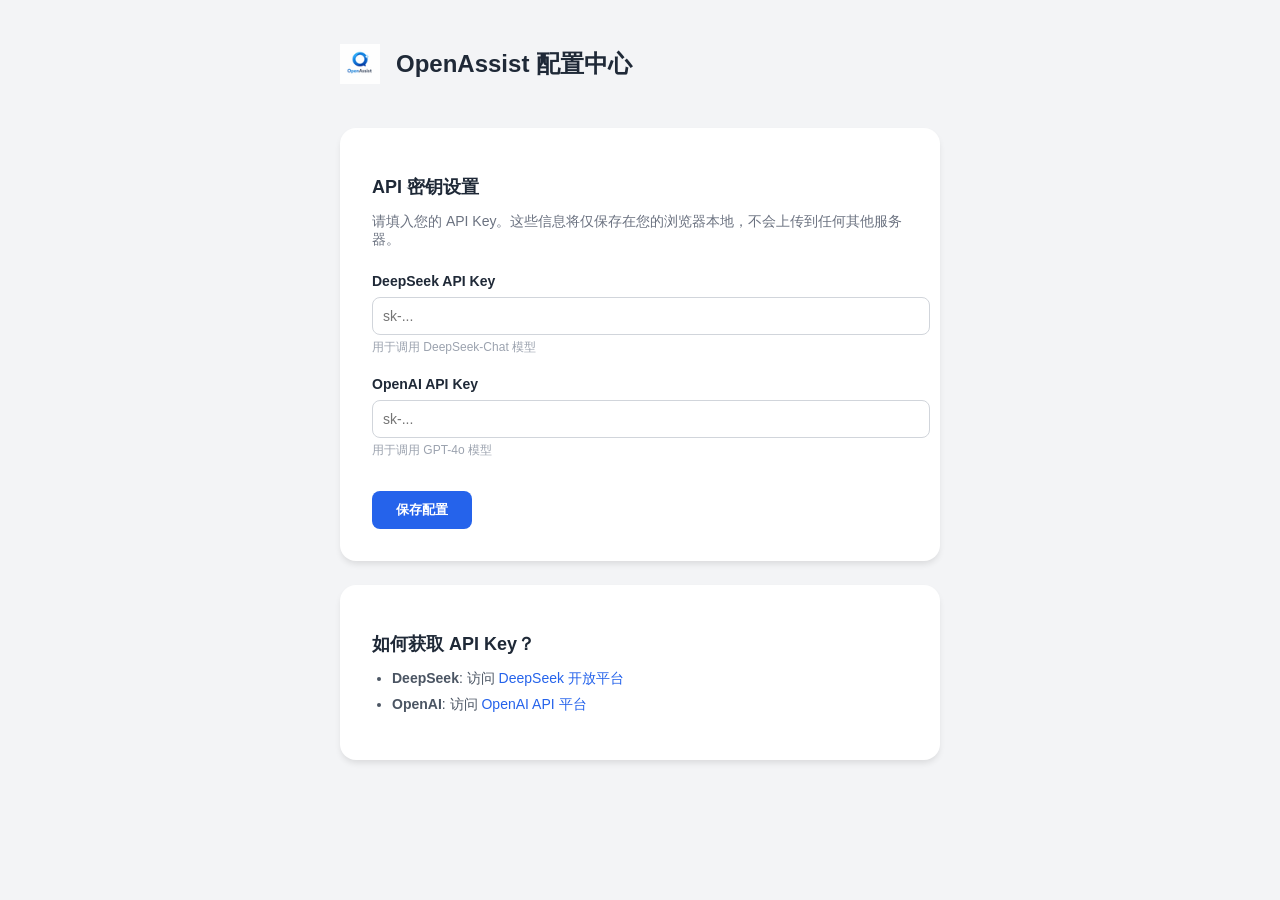
==== options/index.html @ 9ce9bc4d "test" ====
<!DOCTYPE html>
<html lang="zh-CN">
<head>
  <meta charset="UTF-8">
  <meta name="viewport" content="width=device-width, initial-scale=1.0">
  <title>OpenAssist 配置</title>
  <link rel="stylesheet" href="style.css">
</head>
<body>
  <div class="container">
    <header>
      <img src="../icons/icon48.png" alt="Logo" class="logo">
      <h1>OpenAssist 配置中心</h1>
    </header>
    
    <main>
      <section class="card">
        <h2>API 密钥设置</h2>
        <p class="description">请填入您的 API Key。这些信息将仅保存在您的浏览器本地，不会上传到任何其他服务器。</p>
        
        <div class="form-group">
          <label for="deepseek-key">DeepSeek API Key</label>
          <input type="password" id="deepseek-key" placeholder="sk-...">
          <small>用于调用 DeepSeek-Chat 模型</small>
        </div>

        <div class="form-group">
          <label for="openai-key">OpenAI API Key</label>
          <input type="password" id="openai-key" placeholder="sk-...">
          <small>用于调用 GPT-4o 模型</small>
        </div>

        <div class="actions">
          <button id="save-btn" class="primary-btn">保存配置</button>
          <span id="status" class="status-msg"></span>
        </div>
      </section>

      <section class="card help">
        <h2>如何获取 API Key？</h2>
        <ul>
          <li><strong>DeepSeek</strong>: 访问 <a href="https://platform.deepseek.com/" target="_blank">DeepSeek 开放平台</a></li>
          <li><strong>OpenAI</strong>: 访问 <a href="https://platform.openai.com/" target="_blank">OpenAI API 平台</a></li>
        </ul>
      </section>
    </main>
  </div>
  <script src="script.js"></script>
</body>
</html>
---- options/style.css ----
body {
  font-family: -apple-system, BlinkMacSystemFont, "Segoe UI", Roboto, Helvetica, Arial, sans-serif;
  background-color: #f3f4f6;
  color: #1f2937;
  margin: 0;
  display: flex;
  justify-content: center;
  padding: 2rem;
}

.container {
  width: 100%;
  max-width: 600px;
}

header {
  display: flex;
  align-items: center;
  gap: 1rem;
  margin-bottom: 2rem;
}

header h1 {
  font-size: 1.5rem;
  font-weight: 700;
}

.logo {
  width: 40px;
  height: 40px;
}

.card {
  background: white;
  padding: 2rem;
  border-radius: 1rem;
  box-shadow: 0 4px 6px -1px rgba(0, 0, 0, 0.1);
  margin-bottom: 1.5rem;
}

h2 {
  font-size: 1.125rem;
  margin-bottom: 0.5rem;
}

.description {
  color: #6b7280;
  font-size: 0.875rem;
  margin-bottom: 1.5rem;
}

.form-group {
  margin-bottom: 1.25rem;
}

label {
  display: block;
  font-size: 0.875rem;
  font-weight: 600;
  margin-bottom: 0.5rem;
}

input {
  width: 100%;
  padding: 0.625rem;
  border: 1px solid #d1d5db;
  border-radius: 0.5rem;
  font-size: 0.875rem;
  outline: none;
}

input:focus {
  border-color: #2563eb;
  ring: 2px rgba(37, 99, 235, 0.2);
}

small {
  display: block;
  color: #9ca3af;
  font-size: 0.75rem;
  margin-top: 0.25rem;
}

.actions {
  display: flex;
  align-items: center;
  gap: 1rem;
  margin-top: 2rem;
}

.primary-btn {
  background-color: #2563eb;
  color: white;
  border: none;
  padding: 0.625rem 1.5rem;
  border-radius: 0.5rem;
  font-weight: 600;
  cursor: pointer;
}

.primary-btn:hover {
  background-color: #1d4ed8;
}

.status-msg {
  font-size: 0.875rem;
  color: #059669;
}

.help ul {
  padding-left: 1.25rem;
  font-size: 0.875rem;
  color: #4b5563;
}

.help li {
  margin-bottom: 0.5rem;
}

a {
  color: #2563eb;
  text-decoration: none;
}

a:hover {
  text-decoration: underline;
}
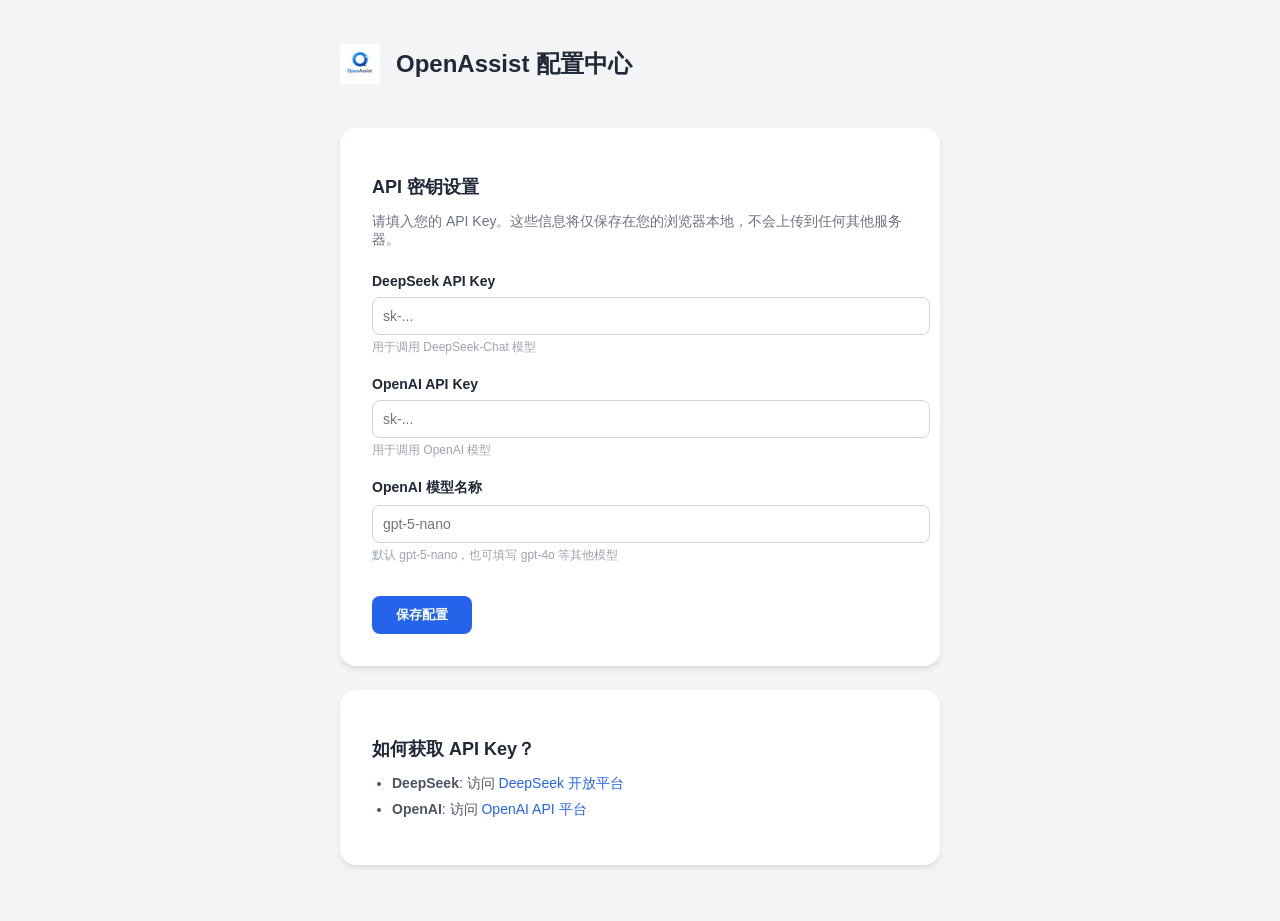
==== commit 3633a32d: "first commit" ====
--- a/options/index.html
+++ b/options/index.html
@@ -27,7 +27,13 @@
         <div class="form-group">
           <label for="openai-key">OpenAI API Key</label>
           <input type="password" id="openai-key" placeholder="sk-...">
-          <small>用于调用 GPT-4o 模型</small>
+          <small>用于调用 OpenAI 模型</small>
+        </div>
+
+        <div class="form-group">
+          <label for="openai-model">OpenAI 模型名称</label>
+          <input type="text" id="openai-model" placeholder="gpt-5-nano">
+          <small>默认 gpt-5-nano，也可填写 gpt-4o 等其他模型</small>
         </div>
 
         <div class="actions">
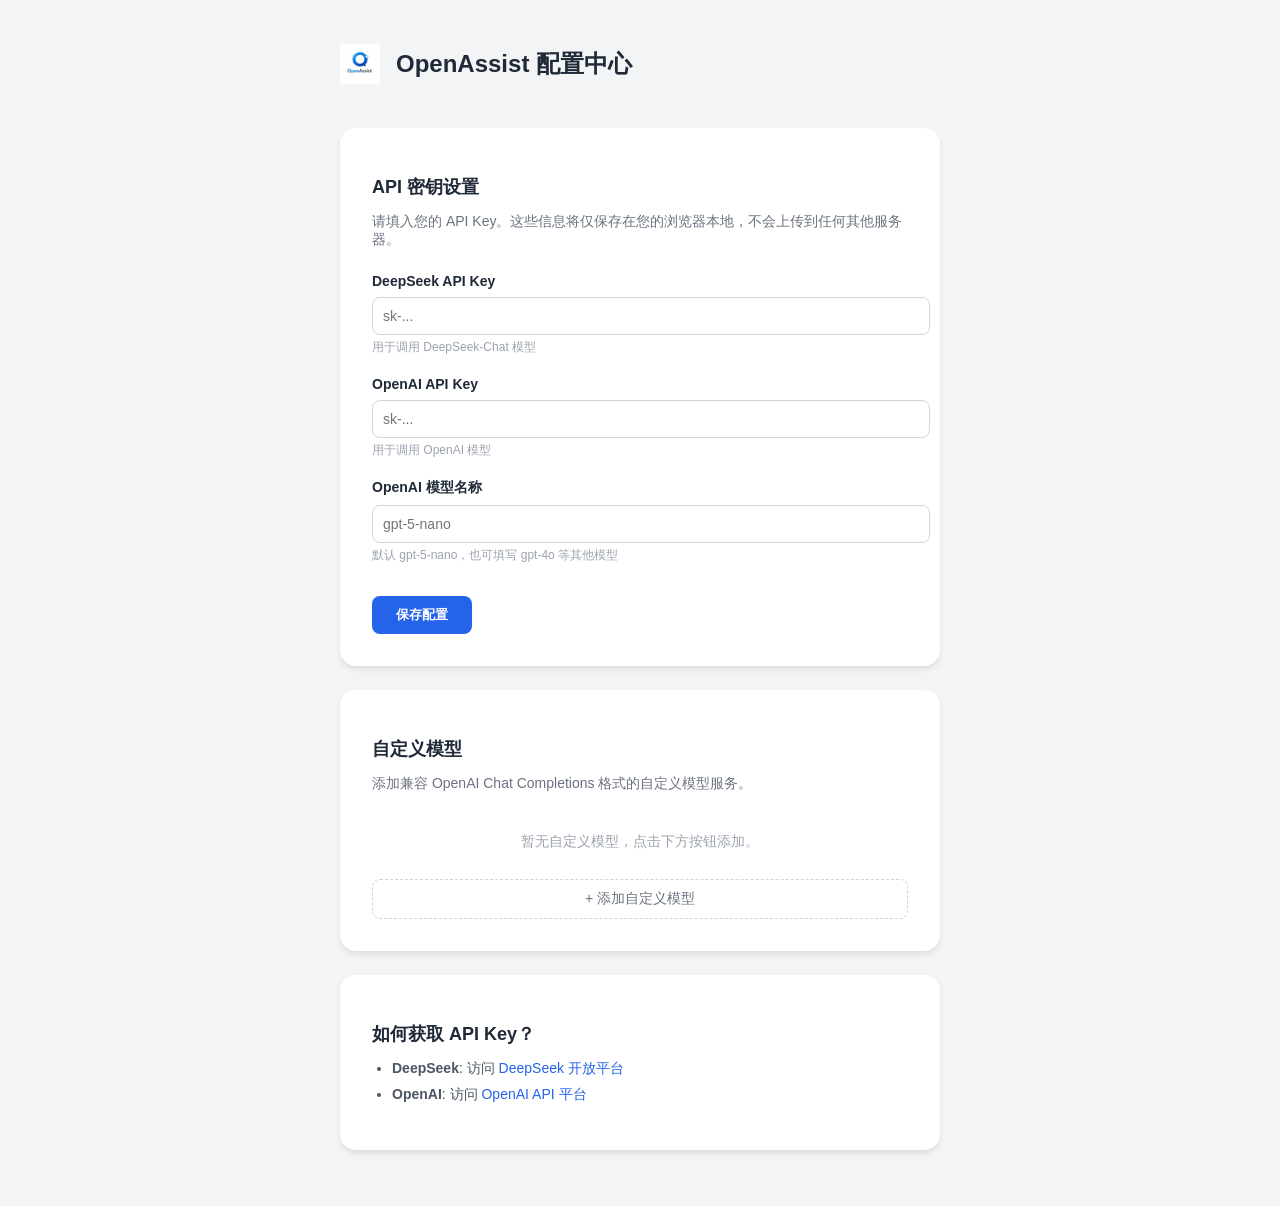
==== commit 34130702: "git" ====
--- a/options/index.html
+++ b/options/index.html
@@ -42,6 +42,39 @@
         </div>
       </section>
 
+      <section class="card">
+        <h2>自定义模型</h2>
+        <p class="description">添加兼容 OpenAI Chat Completions 格式的自定义模型服务。</p>
+
+        <div id="custom-model-list"></div>
+        <div id="custom-model-empty" class="empty-state">暂无自定义模型，点击下方按钮添加。</div>
+
+        <div id="custom-model-form" class="custom-model-form hidden">
+          <div class="form-group">
+            <label for="cm-name">显示名称</label>
+            <input type="text" id="cm-name" placeholder="如：通义千问">
+          </div>
+          <div class="form-group">
+            <label for="cm-url">API 地址</label>
+            <input type="text" id="cm-url" placeholder="https://api.example.com/v1/chat/completions">
+          </div>
+          <div class="form-group">
+            <label for="cm-model">模型名称</label>
+            <input type="text" id="cm-model" placeholder="如：qwen-plus">
+          </div>
+          <div class="form-group">
+            <label for="cm-key">API Key</label>
+            <input type="password" id="cm-key" placeholder="sk-...">
+          </div>
+          <div class="form-actions">
+            <button id="cm-save-btn" class="primary-btn">保存</button>
+            <button id="cm-cancel-btn" class="secondary-btn">取消</button>
+          </div>
+        </div>
+
+        <button id="cm-add-btn" class="add-model-btn">+ 添加自定义模型</button>
+      </section>
+
       <section class="card help">
         <h2>如何获取 API Key？</h2>
         <ul>
--- a/options/style.css
+++ b/options/style.css
@@ -125,3 +125,104 @@
 a:hover {
   text-decoration: underline;
 }
+
+/* 自定义模型相关样式 */
+.hidden {
+  display: none !important;
+}
+
+.model-item {
+  display: flex;
+  align-items: center;
+  justify-content: space-between;
+  padding: 0.75rem 1rem;
+  border: 1px solid #e5e7eb;
+  border-radius: 0.5rem;
+  margin-bottom: 0.5rem;
+}
+
+.model-item-info {
+  display: flex;
+  flex-direction: column;
+  gap: 0.125rem;
+}
+
+.model-item-name {
+  font-weight: 600;
+  font-size: 0.875rem;
+}
+
+.model-item-detail {
+  font-size: 0.75rem;
+  color: #9ca3af;
+}
+
+.model-item-actions {
+  display: flex;
+  gap: 0.25rem;
+}
+
+.icon-btn {
+  background: none;
+  border: none;
+  cursor: pointer;
+  padding: 0.25rem;
+  font-size: 0.875rem;
+  border-radius: 0.25rem;
+}
+
+.icon-btn:hover {
+  background-color: #f3f4f6;
+}
+
+.empty-state {
+  color: #9ca3af;
+  font-size: 0.875rem;
+  text-align: center;
+  padding: 1rem 0;
+}
+
+.custom-model-form {
+  border: 1px solid #e5e7eb;
+  border-radius: 0.5rem;
+  padding: 1rem;
+  margin-top: 0.75rem;
+  background: #f9fafb;
+}
+
+.form-actions {
+  display: flex;
+  gap: 0.5rem;
+  margin-top: 1rem;
+}
+
+.secondary-btn {
+  background-color: #e5e7eb;
+  color: #374151;
+  border: none;
+  padding: 0.625rem 1.5rem;
+  border-radius: 0.5rem;
+  font-weight: 600;
+  cursor: pointer;
+}
+
+.secondary-btn:hover {
+  background-color: #d1d5db;
+}
+
+.add-model-btn {
+  width: 100%;
+  margin-top: 0.75rem;
+  padding: 0.625rem;
+  border: 1px dashed #d1d5db;
+  border-radius: 0.5rem;
+  background: none;
+  color: #6b7280;
+  font-size: 0.875rem;
+  cursor: pointer;
+}
+
+.add-model-btn:hover {
+  border-color: #2563eb;
+  color: #2563eb;
+}
